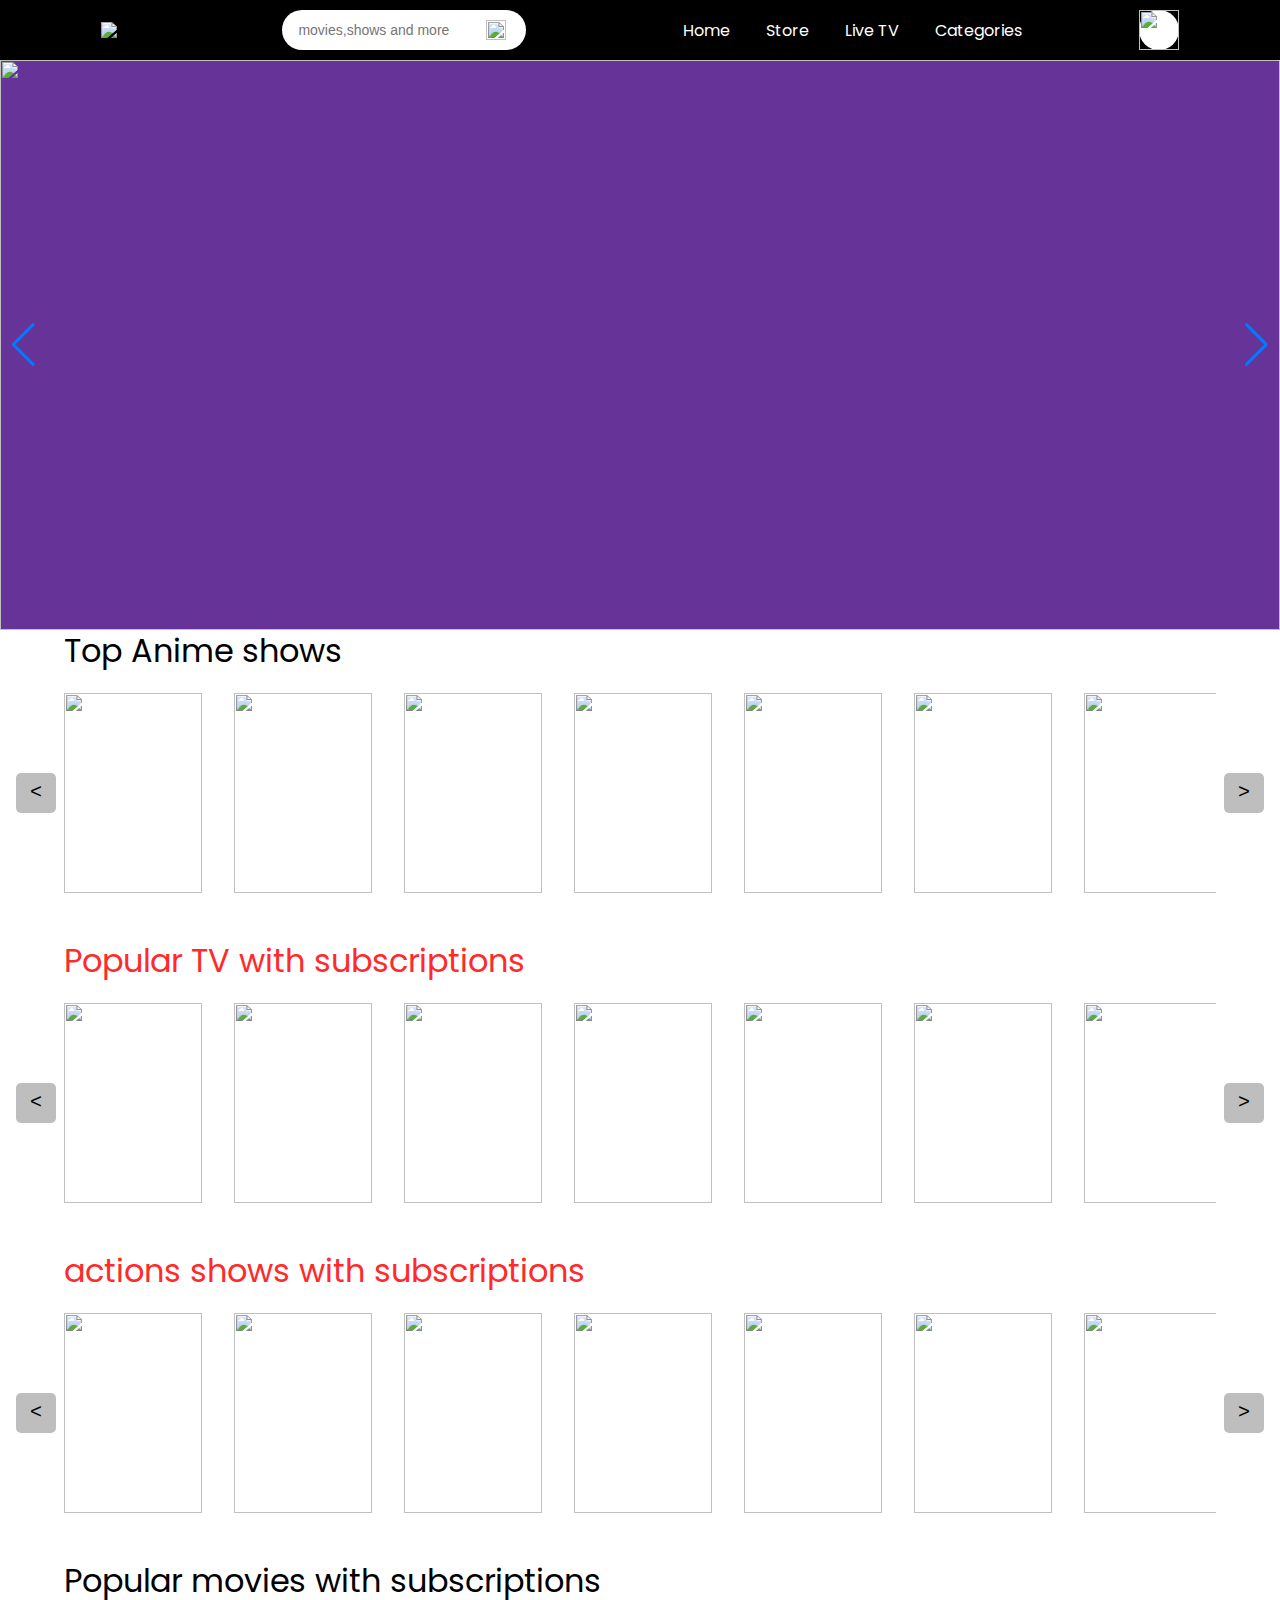
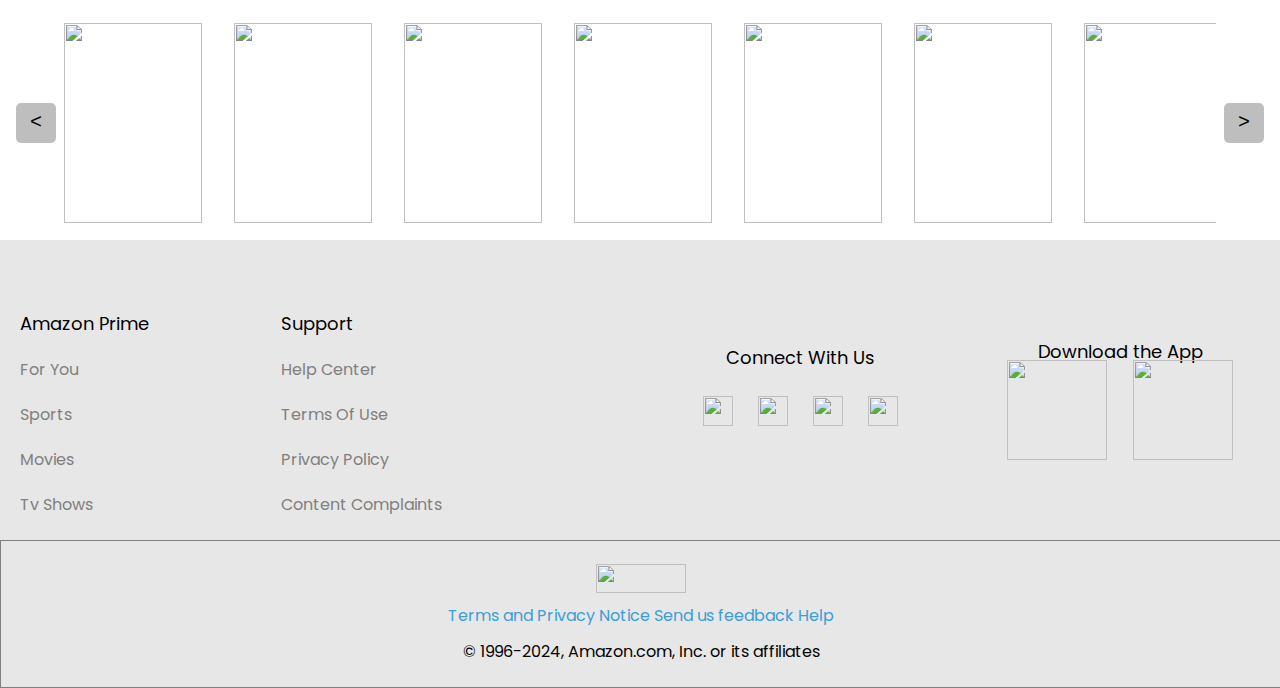
==== Anime.html @ 33910c09 "Add files via upload" ====
<!DOCTYPE html>
<html lang="en">

<head>
    <meta charset="UTF-8">
    <meta name="viewport" content="width=device-width, initial-scale=1.0">
    <title>Amazon Prime</title>
    <link rel="icon" type="images/png" href="images/logo.png">
    <link rel="stylesheet" href="Anime.css">
    <link
    rel="stylesheet"
    href="https://cdn.jsdelivr.net/npm/swiper@11/swiper-bundle.min.css"/>
    <style>
        @import url('https://fonts.googleapis.com/css2?family=Poppins:ital,wght@0,100;0,200;0,300;0,400;0,500;0,600;0,700;0,800;0,900;1,100;1,200;1,300;1,400;1,500;1,600;1,700;1,800;1,900&display=swap');
      </style>
</head>

<body>

    
   
        
    <header>
        
        <div class="logo"><img src="Images/logo.png"></div>
        <div class="leftdiv">
            <div class="row">
                <input id="input" type="text" placeholder="movies,shows and more">
                <div class="search"><img src="images/search.png"></div>
            </div>
        </div>
    
        <ul>
            <li>Home
                <div class="dropdown">
                    <ul>
                        <li><a style="text-decoration: none;color: white;" href="Home.html">All</a></li>
                        <li><a style="text-decoration: none;color: white;" href="Movies.html">Movies</a></li>
                        <li><a style="text-decoration: none;color: white;" href="TV Shows.html">TV Shows</a></li>
                    </ul>
                </div>
            </li>


            <li>Store
                <div class="dropdown2">
                    <ul>
                        <li>All</li>
                        <li>Rent</li>
                        <li>Channels</li>
                    </ul>
                </div>
            </li>

            <li>Live TV</li>


            <li>Categories
                <div class="dropdown3">
                    <ul>
                        <li>Action</li>
                        <li><a style="text-decoration: none;color: white;" href="Anime.html">Anime</a></li>
                        <li>Fantasy</li>
                        <li>Comedy</li>
                    </ul>
                </div>
            </li>
        </ul>



        <div class="login" onclick="abc()"><img src="images/login.png"></div>
            <div class="showprofile" id="showprofile">
                <div class="profile"><img src="images/login.png"></div>
                <div class="username">Amit Bhatt</div>
                <div class="profileline"></div>
                <div class="profile1">Edit profile<img src="images/edit.png"></div>
                <div class="profileline"></div>
                <div class="profile1">Setting<img src="images/setting.png"></div>
                <div class="profileline"></div>
                <div class="profile1">Log out<img src="images/logout.png"></div>
                
            </div>

           
    </header>


    <!-- navbar -->

    <div class="navmenu">
        <div class="login1" onclick="def()"><img src="images/login.png">
        </div>
        
        
        <div class="showprofile1" id="showprofile1">
            <div class="navprofile">
                <div class="profilee"><img src="images/login.png"></div>
                <div class="username1">Amit Bhatt</div>
                <div class="profileline"></div>
                <div class="profile2">Edit profile</div>
                <div class="profileline"></div>
                <div class="profile2">Setting</div>
                <div class="profileline"></div>
                <div class="profile2">Log out</div>
            </div>
        </div>
    </div>

    
    <nav>
         <div class="navbar">
          <div class="container nav-container">
              <input class="checkbox" type="checkbox" name="" id="">
              <div class="hamburger-lines">
                <span class="line line1"></span>
                <span class="line line2"></span>
                <span class="line line3"></span>
              </div>  
            
              <div class="menu-items">
                <div class="logo"><img src="Images/logo.png"></div>
                <li><a href="Home.html">Home</a></li>
                <li><a href="Movies.html">Movies</a></li>
                <li><a href="TV Shows.html">TV Shows</a></li>
                 <li><a href="Anime.html">Anime</a></li>
             
            </div>
          </div>
        </div>
      </nav>
<!-- navbar end -->

<div class="main1">
    <div class="swiper mySwiper">
        <div class="swiper-wrapper">
          <div class="swiper-slide"><img src="Images/218.jpg"></div>
          <div class="swiper-slide"><img src="Images/219.jpg"></div>
          <div class="swiper-slide"><img src="Images/220.jpg"></div>
          <div class="swiper-slide"><img src="Images/221.jpg"></div>
        </div>
        <div class="swiper-button-next"></div>
        <div class="swiper-button-prev"></div>
        
      </div>
</div>

   

    



    <div class="action">
        <div class="text1">Top Anime shows</div>
        
        <div class="action1">
            <div id="backbtn1"><</div>
            <div class="actionslide">
                <div class="image2"><img src="Images/222.jpg"></div>
                <div class="image2"><img src="Images/223.jpg"></div>
                <div class="image2"><img src="Images/224.jpg"></div>
                <div class="image2"><img src="Images/225.jpg"></div>
                <div class="image2"><img src="Images/226.jpg"></div>
                <div class="image2"><img src="Images/227.jpg"></div>
                <div class="image2"><img src="Images/228.jpg"></div>
                <div class="image2"><img src="Images/229.jpg"></div>
                <div class="image2"><img src="Images/230.jpeg"></div>
                <div class="image2"><img src="Images/231.jpeg"></div>
                <div class="image2"><img src="Images/232.jpeg"></div>
            </div>
            <div id="nextbtn1">></div>
        </div>
        </div>

        <div class="thriller">
            <div class="text2">Popular TV with subscriptions</div>
            
            <div class="thriller1">
                <div id="backbtn2"><</div>
                <div class="thrillerslide">
                    <div class="image3"><img src="Images/233.jpg">
                    </div>
                    <div class="image3"><img src="Images/234.jpg"></div>
                    <div class="image3"><img src="Images/235.jpg"></div>
                    <div class="image3"><img src="Images/236.jpg"></div>
                    <div class="image3"><img src="Images/239.jpg"></div>
                    <div class="image3"><img src="Images/240.jpg"></div>
                    <div class="image3"><img src="Images/241.jpg"></div>
                    <div class="image3"><img src="Images/242.jpg"></div>
                    <div class="image3"><img src="Images/243.jpg"></div>
                    <div class="image3"><img src="Images/244.jpeg"></div>
                    <div class="image3"><img src="Images/245.jpeg"></div>
                </div>
                <div id="nextbtn2">></div>
            </div>
            </div>

    <!-- <div class="thriller">
        <div class="text1">Thriller</div>
        <div id="backbtn2"><</div>
        <div class="thriller1">
            
            <div class="thrillerslide">
                <div class="image3"><img src="Images/20.jpg"></div>
                <div class="image3"><img src="Images/21.jpg"></div>
                <div class="image3"><img src="Images/22.jpg"></div>
                <div class="image3"><img src="Images/23.jpg"></div>
                <div class="image3"><img src="Images/23.jpg"></div>
                <div class="image3"><img src="Images/23.jpg"></div>
                <div class="image3"><img src="Images/23.jpg"></div>
                <div class="image3"><img src="Images/23.jpg"></div>
                <div class="image3"><img src="Images/23.jpg"></div>
                <div class="image3"><img src="Images/23.jpg"></div>
            </div>
            </div>
        <div id="nextbtn2">></div>
        </div> -->

        <div class="comedy">
            <div class="text3">actions shows with subscriptions</div>
            
            <div class="comedy1">
                <div id="backbtn3"><</div>
                <div class="comedyslide">
                    <div class="image4"><img src="Images/243.jpg">
                    </div>
                    <div class="image4"><img src="Images/244.jpeg"></div>
                    <div class="image4"><img src="Images/245.jpeg"></div>
                    <div class="image4"><img src="Images/246.jpeg"></div>
                    <div class="image4"><img src="Images/247.jpeg"></div>
                    <div class="image4"><img src="Images/248.jpg"></div>
                    <div class="image4"><img src="Images/249.jpeg"></div>
                    <div class="image4"><img src="Images/250.jpg"></div>
                    <div class="image4"><img src="Images/251.jpg"></div>
                    <div class="image4"><img src="Images/252.jpg"></div>
                    <div class="image4"><img src="Images/253.jpg"></div>
                </div>
                <div id="nextbtn3">></div>
            </div>
            </div>
        


            <div class="sci-fic">
                <div class="text1">Popular movies with subscriptions</div>
                
                <div class="sci-fic1">
                    <div id="backbtn4"><</div>
                    <div class="sci-ficslide">
                        <div class="image5"><img src="Images/254.jpg">
                        </div>
                        <div class="image5"><img src="Images/255.jpg"></div>
                        <div class="image5"><img src="Images/256.jpg"></div>
                        <div class="image5"><img src="Images/257.jpg"></div>
                        <div class="image5"><img src="Images/258.jpg"></div>
                        <div class="image5"><img src="Images/259.jpg"></div>
                        <div class="image5"><img src="Images/260.jpg"></div>
                        <div class="image5"><img src="Images/261.jpg"></div>
                        <div class="image5"><img src="Images/262.jpg"></div>
                        <div class="image5"><img src="Images/263.jpg"></div>
                        <div class="image5"><img src="Images/264.jpg"></div>
                    </div>
                    <div id="nextbtn4">></div>
                </div>
                </div>



               

    <div class="footer2">
        <div class="footerup">Amazon Prime</div>
        <div class="footerdown">Support</div>
        <div class="footerline"></div>
        
        <div class="logotext">Connect With Us</div>
        <div class="footer2logo">
           
            <img src="images/icon2.png">
            <img src="images/icon3.png">
            <img src="images/icon4.png">
            <img src="images/icon5.png">
        

        </div>
        <div class="footerline"></div>
        <div class="logotext">Download the App</div>
        <div class="icon">
            <img src="images/app (1).png">
        </div>
        
    </div>


    <div class="footer">
        <div class="footerleft">
            <div class="footerleft1">
                <div style="font-size: large;color: rgb(0, 0, 0);">Amazon Prime</div>
                <div>For You</div>
                <div>Sports</div>
                <div>Movies</div>
                <div>Tv Shows</div>
            </div>

            <div class="footerleft2">
                <div style="font-size: large;color: rgb(0, 0, 0);">Support</div>
                <div>Help Center</div>
                <div>Terms Of Use</div>
                <div>Privacy Policy</div>
                <div>Content Complaints</div>
            </div>
        </div>

        <div class="footerright">
            <div class="footerright1">
                <div class="logo1">
                    <div>Connect With Us</div>
                    <div><img src="images/icon2.png">
                        <img src="images/icon3.png">
                        <img src="images/icon4.png">
                        <img src="images/icon5.png">
                    </div>

                </div>
            </div>


            <div class="footerright2">

                <div class="app">
                    <div>Download the App</div>
                    <div class="appicon"> <img src="images/app (1).png">
                        <img src="images/app (1).png">
                    </div>
                </div>
            </div>


        </div>
    </div>

    <div class="footerend">
        <div class="innerfooterend">
            <div class="footerlogo"><img src="Images/logo1.png"></div>
            <div class="innerfooter">Terms and Privacy Notice Send us feedback Help</div>
            <div>© 1996-2024, Amazon.com, Inc. or its affiliates</div>
        </div>
    </div>

</div>



<script src="https://cdn.jsdelivr.net/npm/swiper@11/swiper-bundle.min.js"></script>
    <script src="Anime.js"></script>


</body>

</html>
---- Anime.css ----
@import url('https://fonts.googleapis.com/css2?family=Poppins:ital,wght@0,100;0,200;0,300;0,400;0,500;0,600;0,700;0,800;0,900;1,100;1,200;1,300;1,400;1,500;1,600;1,700;1,800;1,900&display=swap');

body {
    margin: 0;
    padding: 0;
    font-family: "poppins";
}




header {
    width: 100%;
    height: 60px;
    background-color: rgb(0 0 0);
    display: flex;
    justify-content: space-evenly;
    align-items: center;
    position: sticky;
    top: 0;
    z-index: 9;
}



.logo {
    width: 80px;
    height: 50px;
    display: flex;
    justify-content: center;
    align-items: center;
    cursor: pointer;

}

.logo img {
    width: 90px;
    margin-left: 0;
}




.leftdiv {
    width: 19%;
    height: 40px;
    display: flex;
    justify-content: center;
    align-items: center;
    background-color: rgb(255, 255, 255);
    border-radius: 40px;
    cursor: pointer;
}

.row{
    display: flex;
    align-items: center;
    padding: 10px 20px;
   
}
input{flex: 1;
    height: 40px;
    background-color: transparent;
    border: 0;
    outline: 0;
    font-size: 14px;
    color: #333;   
}

.search {
    width: 30px;
    height: 30px;
    display: flex;
    justify-content: center;
    align-items: center;
}


.search img{
    width: 20px;
    height: 20px;
}

.search:hover{border-radius: 20px;
    background-color: #adadad63;
}



ul {
    list-style: none;

    color: white;
}

ul li {
    display: inline-block;
    padding: 16px;
   


}

ul li:hover {
    background-color: rgb(105, 105, 105);
    color: rgb(255, 255, 255);
    cursor: pointer;
}


.dropdown {
    display: none;
}

ul li:hover .dropdown {
    display: block;
    position: absolute;
    z-index: +1;
    margin-left: -16px;
    margin-top: 16px;
    z-index: 8;
    

}

.dropdown ul {
    margin: 0;
    padding: 0;
    background-color: black;

}

.dropdown ul li {
    display: block;
    

}

.dropdown2 {
    display: none;
}

ul li:hover .dropdown2 {
    display: block;
    position: absolute;
    z-index: +1;
    margin-left: -16px;
    margin-top: 16px;
    z-index: 8;

}

.dropdown2 ul {
    margin: 0;
    padding: 0;
    background-color: black;

}

.dropdown2 ul li {
    display: block;

}

.dropdown3 {
    display: none;
}

ul li:hover .dropdown3 {
    display: block;
    position: absolute;
    z-index: +1;
    margin-left: -16px;
    margin-top: 16px;
    z-index: 8;

}

.dropdown3 ul {
    margin: 0;
    padding: 0;
    background-color: black;

}

.dropdown3 ul li {
    display: block;

}

.login {
    width: 40px;
    height: 40px;
    border-radius: 40px;
    background-color: rgb(255, 255, 255);
    cursor: pointer;
}

.login img{
    width: 40px;
    height: 40px;
    
}


.dropdown4 {
    display: none;
}

.login:hover .dropdown4 {width: 100px;
    height:100px;
    background-color: rgb(0, 0, 0);
    color: white;
    z-index: +1;
    margin-left: -20px;
    display: flex;
    justify-content: center;
    align-items: center;
    flex-direction: column;
    position: absolute;
    z-index: 8;
    
}

.profile,.singout{
    margin: 7px;
    font-size: 20px;
    z-index: 1;
  
}



/* navbar */


.navbar{
    display: none;
}

.line {
    width: 100%;
    height: 1px;
    background-color: rgb(139, 139, 139);
}

/* main1 start */

.main1 {
    width: 100%;
    height: 540px;   
}

.swiper {
    width: 100%;
    height: 570px;
    background-color: rebeccapurple;
  }

  .swiper-slide img{
    width: 100%;
    height: 100%;
  }

  /* dropdown profile */

.navmenu{
    display: none;
}

.showprofile{
    width: 250px;
    height: 40vh;
    background-color: rgba(4, 62, 80, 0.815);
    z-index: 7;
    position: absolute;
    top: 61px;
    right: 0px;
    max-height: 0;
    overflow: hidden;
    transition: max-height 0.5s;
    display: flex;
    justify-content: space-evenly;
    align-items: center;
    flex-direction: column; 
    color: white;
}

.showprofile.open-menu{
    max-height: 60vh;
}

.profile{
    width: 50px;
    height: 50px;
    background-color: white;
    border-radius: 50px;
    margin-top: 0px;
    cursor: pointer;
    overflow: hidden;
    
    
}

.profile img{
    width: 100%;
    height: 100%;
}


.username{
    font-size: 15px;
    color: white;
    cursor: pointer;
}



.profile1{width: 140px;
    height: 50px;
    display: flex;
    font-size: 12px;
    justify-content: space-evenly;
    align-items: center;
    text-align: center;
    cursor: pointer; 
}

.profile1 img{width: 20px;
            height: 20px;
}

.profileline{
    width: 90%;
    height: 1px;
    background-color: grey;
}

.username:hover{
  color: #929292;
  transition: 0.5s;
}

.profile1:hover{
    color: #929292;
    transition: 0.5s;
}


/* #backbtn {
    width: 40px;
    height: 40px;
    cursor: pointer;
    background-color: rgba(255, 255, 255, 0.692);
    border: none;
    font-family: monospace;
    border-radius: 5px;
    font-size: x-large;
    color: #000000;
    transition: .5s;
    position: absolute;
    left: 16px;
    z-index: 1;

}

#nextbtn {
    width: 40px;
    height: 40px;
    cursor: pointer;
    background-color: rgba(255, 255, 255, 0.692);
    border: none;
    font-family: monospace;
    border-radius: 5px;
    font-size: x-large;
    color: #000000;
    transition: .5s;
    position: absolute;
    right: 16px;


}

#backbtn:hover {
    background-color: rgba(201, 201, 201, 0.333);
    color: black;
}

#nextbtn:hover {
    background-color: rgba(201, 201, 201, 0.333);
    color: black;
} */



/* action section */

.action {
    width: 100%;
    height: 300px;
    display: flex;
    justify-content: space-evenly;
    align-items: center;
    background-color: rgb(255, 255, 255);
    flex-direction: column;
    margin-top: 10px;
}



.action1 {
    width: 90%;
    height: 200px;
    display: flex;
    justify-content: space-between;
    align-items: center;
    overflow: hidden;
}

.actionslide {
    width: 1000%;
    height: 200px;
    display: flex;
    justify-content: space-between;
    align-items: center;   
}

.image2 img {
    width: 90%;
    height: 100%;
    
}

.image2 {
    width: 170px;
    height: 200px;
    cursor: pointer;   
}


#backbtn1 {
    width: 40px;
    height: 40px;
    cursor: pointer;
    background-color: rgba(73, 73, 73, 0.356);
    border: none;
    font-family: monospace;
    border-radius: 5px;
    font-size: x-large;
    color: #000000;
    transition: .5s;
    position: absolute;
    left: 16px;
    z-index: 1;
    justify-content: center;
    display: flex;
    align-items: center;
    

}

#nextbtn1 {
    width: 40px;
    height: 40px;
    cursor: pointer;
    background-color: rgba(73, 73, 73, 0.356);
    border: none;
    font-family: monospace;
    border-radius: 5px;
    font-size: x-large;
    color: #000000;
    transition: .5s;
    position: absolute;
    right: 16px;
    justify-content: center;
    display: flex;
    align-items: center;

}

#backbtn1:hover {
    background-color: rgba(0, 0, 0, 0.747);
    color: rgb(255, 255, 255);
}

#nextbtn1:hover {
    background-color: rgba(0, 0, 0, 0.747);
    color: rgb(255, 255, 255);
}



/* thriller section */

.thriller {
    width: 100%;
    height: 300px;
    display: flex;
    justify-content: space-evenly;
    align-items: center;
    background-color: rgb(255, 255, 255);
    flex-direction: column;
    margin-top: 10px;

}

.text1 {
    width: 90%;
    color: rgb(0, 0, 0);
    font-size: 2rem;
}

.thriller1 {
    width: 90%;
    height: 200px;
    display: flex;
    justify-content: space-between;
    align-items: center;
    overflow: hidden;
}

.text2{
    width: 90%;
    color: rgb(255, 42, 42);
    font-size: 2rem;
}

.thrillerslide {
    width: 1000%;
    height: 200px;
    display: flex;
    justify-content: space-between;
    align-items: center;
    transition: transform 0.5s;

}

.image3 img {
    width: 90%;
    height: 100%;
   
}

.image3 {
    width: 170px;
    height: 200px;
    cursor: pointer;

}






#backbtn2 {
    width: 40px;
    height: 40px;
    cursor: pointer;
    background-color: rgba(73, 73, 73, 0.356);
    border: none;
    font-family: monospace;
    border-radius: 5px;
    font-size: x-large;
    color: #000000;
    transition: .5s;
    position: absolute;
    left: 16px;
    z-index: 1;
    justify-content: center;
    display: flex;
    align-items: center;
    

}

#nextbtn2 {
    width: 40px;
    height: 40px;
    cursor: pointer;
    background-color: rgba(73, 73, 73, 0.356);
    border: none;
    font-family: monospace;
    border-radius: 5px;
    font-size: x-large;
    color: #000000;
    transition: .5s;
    position: absolute;
    right: 16px;
    justify-content: center;
    display: flex;
    align-items: center;

}

#backbtn2:hover {
    background-color: rgba(0, 0, 0, 0.747);
    color: rgb(255, 255, 255);
}

#nextbtn2:hover {
    background-color: rgba(0, 0, 0, 0.747);
    color: rgb(255, 255, 255);
}

/* comedy section */
.comedy {
    width: 100%;
    height: 300px;
    display: flex;
    justify-content: space-evenly;
    align-items: center;
    background-color: rgb(255, 255, 255);
    flex-direction: column;
    margin-top: 10px;

}





.comedy1 {
    width: 90%;
    height: 200px;
    display: flex;
    justify-content: space-between;
    align-items: center;
    overflow: hidden;
}

.text3{
    width: 90%;
    color: rgb(255, 42, 42);
    font-size: 2rem;
}

    
.comedyslide {
    width: 1000%;
    height: 200px;
    display: flex;
    justify-content: space-between;
    align-items: center;
    transition: transform 0.5s;

}



.image4 {
    width: 170px;
    height: 200px;
    cursor: pointer;

}

.image4 img {
    width: 90%;
    height: 100%;
    
}





#backbtn3 {
    width: 40px;
    height: 40px;
    cursor: pointer;
    background-color: rgba(73, 73, 73, 0.356);
    border: none;
    font-family: monospace;
    border-radius: 5px;
    font-size: x-large;
    color: #000000;
    transition: .5s;
    position: absolute;
    left: 16px;
    z-index: 1;
    justify-content: center;
    display: flex;
    align-items: center;
    

}

#nextbtn3 {
    width: 40px;
    height: 40px;
    cursor: pointer;
    background-color: rgba(73, 73, 73, 0.356);
    border: none;
    font-family: monospace;
    border-radius: 5px;
    font-size: x-large;
    color: #000000;
    transition: .5s;
    position: absolute;
    right: 16px;
    justify-content: center;
    display: flex;
    align-items: center;

}

#backbtn3:hover {
    background-color: rgba(0, 0, 0, 0.747);
    color: rgb(255, 255, 255);
}

#nextbtn3:hover {
    background-color: rgba(0, 0, 0, 0.747);
    color: rgb(255, 255, 255);
}


/* .comedy {
    width: 100%;
    height: 300px;
    display: flex;
    justify-content: space-evenly;
    align-items: center;
    flex-direction: column;
    margin-top: 10px;

}

#backbtn2 {
    width: 40px;
    height: 40px;
    cursor: pointer;
    background-color: rgba(255, 255, 255, 0.692);
    border: none;
    font-family: monospace;
    border-radius: 5px;
    font-size: x-large;
    color: #000000;
    transition: .5s;
    position: absolute;
    left: 16px;
    z-index: 1;
    justify-content: center;
    display: flex;
    align-items: center;
    

}

#nextbtn2 {
    width: 40px;
    height: 40px;
    cursor: pointer;
    background-color: rgba(255, 255, 255, 0.692);
    border: none;
    font-family: monospace;
    border-radius: 5px;
    font-size: x-large;
    color: #000000;
    transition: .5s;
    position: absolute;
    right: 16px;
    justify-content: center;
    display: flex;
    align-items: center;

}

#backbtn2:hover {
    background-color: rgba(201, 201, 201, 0.333);
    color: black;
}

#nextbtn2:hover {
    background-color: rgba(201, 201, 201, 0.333);
    color: black;
} */


/* comedy section */


/* sci-fic */

.sci-fic {
    width: 100%;
    height: 300px;
    display: flex;
    justify-content: space-evenly;
    align-items: center;
    background-color: rgb(255, 255, 255);
    flex-direction: column;
    margin-top: 10px;

}



.sci-fic1 {
    width: 90%;
    height: 200px;
    display: flex;
    justify-content: space-between;
    align-items: center;
    overflow: hidden;
}


    
.sci-ficslide {
    width: 1000%;
    height: 200px;
    display: flex;
    justify-content: space-between;
    align-items: center;
    transition: transform 0.5s;

}

.image5 img {
    width: 90%;
    height: 100%;
    transition: transform 0.5s;
}

.image5 {
    width: 170px;
    height: 200px;
    cursor: pointer;

}




#backbtn4 {
    width: 40px;
    height: 40px;
    cursor: pointer;
    background-color: rgba(73, 73, 73, 0.356);
    border: none;
    font-family: monospace;
    border-radius: 5px;
    font-size: x-large;
    color: #000000;
    transition: .5s;
    position: absolute;
    left: 16px;
    z-index: 1;
    justify-content: center;
    display: flex;
    align-items: center;
    

}

#nextbtn4 {
    width: 40px;
    height: 40px;
    cursor: pointer;
    background-color: rgba(73, 73, 73, 0.356);
    border: none;
    font-family: monospace;
    border-radius: 5px;
    font-size: x-large;
    color: #000000;
    transition: .5s;
    position: absolute;
    right: 16px;
    justify-content: center;
    display: flex;
    align-items: center;

}

#backbtn4:hover {
    background-color: rgba(0, 0, 0, 0.747);
    color: rgb(255, 255, 255);
}

#nextbtn4:hover {
    background-color: rgba(0, 0, 0, 0.747);
    color: rgb(255, 255, 255);
}

/* horror */



/* footer */

.footer {
    width: 100%;
    height: 300px;
    display: flex;
    justify-content: space-between;
    align-items: center;
    background-color: rgb(231, 231, 231);
}


.footerleft {
    width: 40%;
    height: 300px;
    display: flex;
    justify-content: space-between;
    align-items: center;

}

.footerleft1 {
    width: 49%;
    height: 200px;
    color: grey;
    

}

.footerleft1 div {
    margin: 20px;
    cursor: pointer;
}


.footerleft2 {
    width: 49%;
    height: 200px;
    color: grey;
    

}

.footerleft2 div {
    margin: 20px;
    cursor: pointer;
}


/* footerright */

.footerright {
    width: 50%;
    height: 300px;
    background-color: rgb(231, 231, 231);
    display: flex;
    justify-content: space-between;
    align-items: center;

}

.footerright1 {
    width: 50%;
    height: 300px;
    display: flex;
    justify-content: space-evenly;
    align-items: center;


}

.logo1 {
    width: 100%;
    height: 120px;
    display: flex;
    justify-content: space-evenly;
    align-items: center;
    flex-direction: column;
    font-size: large;
}

.logo1 img {
    width: 30px;
    height: 30px;
    margin: 10px;

}

.footerright2 {
    width: 50%;
    height: 300px;
    display: flex;
    justify-content: center;
    align-items: center;
}

.app {
    width: 100%;
    height: 240px;
    margin-top: 12px;
    font-size: large;
    display: flex;
    justify-content: center;
    align-items: center;
    flex-direction: column;
}

.appicon{width: 100%;
    height: 90px;
    display: flex;
    justify-content: space-evenly;
    align-items: center;
}


.footerright2 img {
    width: 100px;
    height: 100px;
    margin: 0px -20px;
}

/* footerend */


.footerend {
    width: 100%;
    height: 146px;
    color: rgb(3, 3, 3);
    background-color: rgb(231, 231, 231);
    border: 1px solid grey;
    display: flex;
    justify-content: center;
    align-items: center;

}

.innerfooterend {
    width: 100%;
    height: 100px;
    display: flex;
    align-items: center;
    justify-content: space-evenly;
    flex-direction: column;

}

.innerfooter {
    width: 100%;
    height: 146px;
    color: rgb(58, 158, 216);
    display: flex;
    align-items: center;
    text-align: center;
    justify-content: center;

}

.footerlogo {
    width: 90px;
    height: 90px;
    display: flex;
    justify-content: center;
    align-items: center;
    cursor: pointer;

}

.footerlogo img {
    width: 100%;
    height: 100%;
    margin-left: 0;
}

.footer2{
    display: none;
}


@media only screen and (max-width: 768px){

    .logo img {
        width: 70px;
        height: 70px;
        margin-left: 0;
        transition: 0.5s;
    }

   
    .leftdiv {
        width: 167px;
        height: 40px;
        display: flex;
        justify-content: center;
        align-items: center;
        background-color: rgb(255, 255, 255);
        border-radius: 40px;
        cursor: pointer;
    }

    .row {
        width: 166px;
        display: flex;
        align-items: center;
        padding: 10px 20px;
    }

    input {
        flex: 1;
        width: 107px;
        height: 40px;
        background-color: transparent;
        border: 0;
        outline: 0;
        font-size: 10px;
        color: #333;
    }

    .search img {
        width: 14px;
        height: 14px;
    }

    ul li {
        display: inline-block;
        padding: 10px;
    }

     /* dropdown ul */


     ul li {
        padding: 19px 10px;
    }

    .dropdown {
    display: none;
}

    ul li:hover .dropdown {
    display: block;
    position: absolute;
    z-index: +1;
    margin-left: -10px;
    margin-top: 16px;
    z-index: 8;
    background-color: #949496;
    
}

ul li:hover .dropdown2 {
    display: block;
    position: absolute;
    z-index: +1;
    margin-left: -10px;
    margin-top: 16px;
    z-index: 8;
    background-color: #949496;
    
}

ul li:hover .dropdown3 {
    width: 108.2px;
    display: block;
    position: absolute;
    z-index: +1;
    margin-left: -9.7px;
    margin-top: 16px;
    z-index: 8;
    background-color: #949496;
    
}

/* dropdown ul end */


    /* dropdownprofile */

    
    .showprofile {
        width: 200px;
        height: 40vh;
        background-color: rgba(4, 62, 80, 0.815);
        z-index: 7;
        position: absolute;
        top: 61px;
        right: 0px;
        max-height: 0;
        overflow: hidden;
        transition: max-height 0.5s;
        display: flex;
        justify-content: space-evenly;
        align-items: center;
        flex-direction: column;
        color: white;
    }


    /* main1 */

    .main1 {
        width: 100%;
        height: 410px;
    }
    
    
    .swiper {
        width: 100%;
        height: 410px;
        overflow: hidden;
    }   

    .swiper-button-next:after{
        display: none;
    }

    .swiper-button-prev:after{
        display: none;
    }


    /* action */

    .action {
        width: 100%;
        height: 250px;
        display: flex;
        justify-content: space-evenly;
        align-items: center;
        background-color: rgb(255, 255, 255);
        flex-direction: column;
        margin-top: 20px;
    }

    .text1 {
        width: 90%;
        color: rgb(0, 0, 0);
        font-size: 1rem;
        
    }

    .thriller {
        width: 100%;
        height: 250px;
        display: flex;
        justify-content: space-evenly;
        align-items: center;
        background-color: rgb(255, 255, 255);
        flex-direction: column;
        margin-top: 10px;
    }

    .text2 {
        width: 90%;
        color: rgb(0, 0, 0);
        font-size: 1.5rem;
       
    }

    .comedy {
        width: 100%;
        height: 250px;
        display: flex;
        justify-content: space-evenly;
        align-items: center;
        background-color: rgb(255, 255, 255);
        flex-direction: column;
        margin-top: 10px;
    }

    .text3 {
        width: 90%;
        color: rgb(0, 0, 0);
        font-size: 1rem;
       
    }

    .sci-fic {
        width: 100%;
        height: 250px;
        display: flex;
        justify-content: space-evenly;
        align-items: center;
        background-color: rgb(255, 255, 255);
        flex-direction: column;
        margin-top: 10px;
    }

 

   

    
.main3 {
    width: 100%;
    height: 340px;
}



.inner1main2 {
    width: 100%;
    height: 224px;
    display: flex;
    justify-content: space-evenly;
    align-items: center;
}

.image1 {
    width: 47%;
    height: 220px;
}
.image1 img {
    width: 100%;
    height: 100%;
    cursor: pointer;
}

/* main4 */

.main4 {
    width: 100%;
    height: 339px;
    background-color: #000000;
    justify-content: space-evenly;
    align-items: center;
    display: flex;
}




/* footer */

.footer {
    width: 100%;
    height: 281px;
    display: flex;
    justify-content: space-between;
    align-items: center;
    background-color: rgb(231, 231, 231);
}


.footerleft1 {
    width: 49%;
    height: 257px;
    color: grey;
}

.footerleft2 {
    width: 49%;
    height: 257px;
    color: grey;
}

.footerright {
    width: 50%;
    height: 230px;
    background-color: rgb(231, 231, 231);
    display: flex;
    justify-content: space-between;
    align-items: center;
    margin-bottom: 10px;
}

.logo1 {
    width: 100%;
    height: 75px;
    display: flex;
    justify-content: space-evenly;
    align-items: center;
    flex-direction: column;
    font-size: large;
}

.logo1 img {
    width: 24px;
    height: 24px;
    margin: 20px 5px;
}

.footerright2 img {
    width: 81px;
    height: 88px;
    margin: 0 0;
}



.app {
    width: 100%;
    height: 240px;
    margin-top: 12px;
    font-size: large;
    display: flex;
    justify-content: center;
    align-items: center;
    flex-direction: column;
}

.innerfooter {
    font-size: small;
    width: 100%;
    height: 139px;
    color: rgb(58, 158, 216);
    display: flex;
    align-items: center;
    text-align: center;
    justify-content: center;
    font-size: small;
}

}



@media only screen and (max-width: 640px){
    
    

    /* nav button */

    .navmenu{width: 100%;
        height: 45px;
        position: fixed;
        z-index: 8;
        display: block;
        background-color: #ffffff;
    
}

.navmenu{
    display: block;
}

.nav{
    width: 100%;
    height: 32px;
    background-color: aquamarine;
    
}

      .navbar {
        width: 40%;
        height: 32px;
        position: fixed;
        display: block;
        top: 1px;
        z-index: 8;
        
      }
      
      .nav-container {
        display: flex;
        justify-content: space-between;
        align-items: center;
        height: 62px;
      }
      
      .navbar .menu-items {
        display: flex;
      }
      
      .navbar .nav-container li {
        list-style: none;
      }
      
      .navbar .nav-container a {width: 40%;
        height: 70px;
        text-decoration: none;
        color: #0e2431;
        font-weight: 500;
        font-size: 1.2rem;
        padding: 0.7rem;
      }
      
      .navbar .nav-container a:hover{
          font-weight: bolder;
      }
      
      .nav-container {
        display: block;
        position: relative;
        height: 60px;
      }
      
      .nav-container .checkbox {
        position: absolute;
        display: block;
        height: 32px;
        width: 32px;
        top: 0px;
        left: 10px;
        z-index: 5;
        opacity: 0;
        cursor: pointer;
      }
      
      .nav-container .hamburger-lines {
        height: 20px;
        width: 28px;
        position: absolute;
        top: 10px;
        left: 16px;
        z-index: 2;
        display: flex;
        flex-direction: column;
        justify-content: space-between;
    }
      
      
      .nav-container .hamburger-lines .line {
        display: block;
        height: 2px;
        width: 100%;
        border-radius: 10px;
        background: #0e2431;
      }
      
      .nav-container .hamburger-lines .line1 {
        transform-origin: 0% 0%;
        transition: transform 0.4s ease-in-out;
        background-color: rgb(0, 0, 0);
      }
      
      .nav-container .hamburger-lines .line2 {
        transition: transform 0.2s ease-in-out;
        background-color: rgb(0, 0, 0);
      }
      
      .nav-container .hamburger-lines .line3 {
        transform-origin: 0% 100%;
        transition: transform 0.4s ease-in-out;
        background-color: rgb(2, 2, 2);
      }
      
      .navbar .menu-items {
        padding-top: 120px;
        height: 100vh;
        width: 100%;
        transform: translate(-150%);
        display: flex;
        flex-direction: column;
        margin-left: -40px;
        padding-left: 50px;
        transition: transform 0.5s ease-in-out;
        text-align: center;
        background-color: #0e2431;
        
      }
      
      .navbar .menu-items li {
        margin-bottom: 1.2rem;
        font-size: 1.5rem;
        font-weight: 500;
        align-items: center;
        display: flex;
      }
      .navbar .menu-items li a{
      color: white;
        
      }
      
      .logos {
        position: absolute;
        top: 5px;
        right: 15px;
        font-size: 1.2rem;
        color: #0e2431;
      }
      
      .nav-container input[type="checkbox"]:checked ~ .menu-items {
        transform: translateX(0);
      }
      
      .nav-container input[type="checkbox"]:checked ~ .hamburger-lines .line1 {
        transform: rotate(45deg);
      }
      
      .nav-container input[type="checkbox"]:checked ~ .hamburger-lines .line2 {
        transform: scaleY(0);
      }
      
      .nav-container input[type="checkbox"]:checked ~ .hamburger-lines .line3 {
        transform: rotate(-45deg);
      }
      
      .nav-container input[type="checkbox"]:checked ~ .logo{
        display: none;
      }

    
    
    .navbar .nav-container a {
        width: 40%;
        height: 36px;
        text-decoration: none;
        color: #0e2431;
        font-weight: 500;
        font-size: 1.2rem;
        padding: 0.7rem;
        margin-left: 20px;
    }
    
    .logo {
        width: 92px;
        height: 67px;
        margin-left: 20px;
        margin-bottom: 19px;
        margin-top: -84px;
        display: flex;
        justify-content: center;
        align-items: center;
        cursor: pointer;
    }

     /* dropdown profile */

 

     .login1{
        width: 45px;
        height: 45px;
        position: absolute;
        right: 0;
        border-radius: 45px;
        background-color: rgb(207, 207, 207);
        z-index: 8;
    }

    .login1 img{
        width: 100%;
        height: 100%;
    }

    .showprofile1{
        width: 100%;
        height: 100vh;
        background-color: #1b303ced;
        z-index: 7;
        position: absolute;
        top: 45px;
        right: 0%;
        max-width: 0;
        overflow: hidden;
        transition: max-width 0.5s;
        display: flex;
        justify-content: space-evenly;
        align-items: center;
        flex-direction: column; 
       ;
    }
    
    .showprofile1.open-menu1{
        max-width: 100%;
    }

    .navprofile{
        width: 100%;
        height: 90vh;
        
        display: flex;
        justify-content: space-evenly;
        align-items: center;
        flex-direction: column;
        /* background-color: #8f8f8f; */
    }
    
    .profilee{
        width: 100px;
        height: 100px;
        
        background-color: white;
        border-radius: 100px;
        margin-top: 0px;
        cursor: pointer;
        overflow: hidden;
        
        
    }
    
    .profilee img{
        width: 100%;
        height: 100%;
    }
    
    
    .username1{
        font-size: 2rem;
        color: rgb(255, 255, 255);
        cursor: pointer;
    }
    

    
    .profile2{width: 140px;
        height: 50px;
        color: rgb(255, 255, 255);
        font-size: 1.5rem;
        display: flex;
        justify-content: space-evenly;
        align-items: center;
        text-align: center;
        cursor: pointer; 
    }
    
    .profile2 img{width: 30px;
                height: 30px;
    }
    
    /* .profileline{
        width: 90%;
        height: 1px;
        background-color: grey;
    } */
    
    .username1:hover{
      color: #929292;
      transition: 0.5s;
    }
    
    .profile2:hover{
        color: #929292;
        transition: 0.5s;
    }

    /* nav dropdown menu closed */


    /* navbar end */

      
      
    
    
      /* button div */
/* 
      #backbtn, #nextbtn,
      #backbtn1, #nextbtn1,
      #backbtn2, #nextbtn2,
      #backbtn3, #nextbtn3,
      #backbtn4, #nextbtn4,
      #backbtn5, #nextbtn5{
        display: none;
      } */
      
    header{
        display: none;
    }



    .main1 {
        width: 100%; 
        height: 333px;
    }

    .swiper {top: 44px;
        margin-left: auto;
        margin-right: auto;
        position: relative;
        overflow: hidden;
        list-style: none;
        padding: 0;
        z-index: 1;
        height: 333px;
        display: block;
    }

    .swiper-button-next:after{
        display: none;
    }

    .swiper-button-prev:after{
        display: none;
    }


    
    .text1 {
        width: 90%;
        color: rgb(0, 0, 0);
        font-size: large;
        
    }

    .action {
        width: 100%;
        height: 250px;
        display: flex;
        justify-content: space-evenly;
        align-items: center;
        background-color: rgb(255, 255, 255);
        flex-direction: column;
        margin-top: 50px;
    }

    #backbtn1 {
        width: 30px;
        height: 30px;
        cursor: pointer;
        background-color: rgba(34, 34, 34, 0.96);
        border: none;
        font-family: monospace;
        border-radius: 5px;
        font-size: x-large;
        color: #ffffff;
        transition: .5s;
        position: absolute;
        left: 24px;
        z-index: 1;
        justify-content: center;
        display: flex;
        align-items: center;
    }

    #nextbtn1 {
        width: 30px;
        height: 30px;
        cursor: pointer;
        background-color: rgba(34, 34, 34, 0.96);
        border: none;
        font-family: monospace;
        border-radius: 5px;
        font-size: x-large;
        color: #ffffff;
        transition: .5s;
        position: absolute;
        right: 27px;
        z-index: 1;
        justify-content: center;
        display: flex;
        align-items: center;
    }

    .thriller {
        width: 100%;
        height: 250px;
        display: flex;
        justify-content: space-evenly;
        align-items: center;
        background-color: rgb(255, 255, 255);
        flex-direction: column;
        margin-top: 10px;
    }

    #backbtn2 {
        width: 30px;
        height: 30px;
        cursor: pointer;
        background-color: rgba(34, 34, 34, 0.96);
        border: none;
        font-family: monospace;
        border-radius: 5px;
        font-size: x-large;
        color: #ffffff;
        transition: .5s;
        position: absolute;
        left: 24px;
        z-index: 1;
        justify-content: center;
        display: flex;
        align-items: center;
    }

    #nextbtn2 {
        width: 30px;
        height: 30px;
        cursor: pointer;
        background-color: rgba(34, 34, 34, 0.96);
        border: none;
        font-family: monospace;
        border-radius: 5px;
        font-size: x-large;
        color: #ffffff;
        transition: .5s;
        position: absolute;
        right: 27px;
        z-index: 1;
        justify-content: center;
        display: flex;
        align-items: center;
    }

    .text2 {
        width: 90%;
        color: black;
        font-size: large;
    }
   
    .comedy {
        width: 100%;
        height: 250px;
        display: flex;
        justify-content: space-evenly;
        align-items: center;
        background-color: rgb(255, 255, 255);
        flex-direction: column;
        margin-top: 10px;
    }

    #backbtn3 {
        width: 30px;
        height: 30px;
        cursor: pointer;
        background-color: rgba(34, 34, 34, 0.96);
        border: none;
        font-family: monospace;
        border-radius: 5px;
        font-size: x-large;
        color: #ffffff;
        transition: .5s;
        position: absolute;
        left: 24px;
        z-index: 1;
        justify-content: center;
        display: flex;
        align-items: center;
    }

    #nextbtn3 {
        width: 30px;
        height: 30px;
        cursor: pointer;
        background-color: rgba(34, 34, 34, 0.96);
        border: none;
        font-family: monospace;
        border-radius: 5px;
        font-size: x-large;
        color: #ffffff;
        transition: .5s;
        position: absolute;
        right: 27px;
        z-index: 1;
        justify-content: center;
        display: flex;
        align-items: center;
    }

    .text3{
        width: 90%;
        color: black;
        font-size: large;
    }
    
    .sci-fic {
        width: 100%;
        height: 250px;
        display: flex;
        justify-content: space-evenly;
        align-items: center;
        background-color: rgb(255, 255, 255);
        flex-direction: column;
        margin-top: 10px;
    }

    #backbtn4 {
        width: 30px;
        height: 30px;
        cursor: pointer;
        background-color: rgba(34, 34, 34, 0.96);
        border: none;
        font-family: monospace;
        border-radius: 5px;
        font-size: x-large;
        color: #ffffff;
        transition: .5s;
        position: absolute;
        left: 24px;
        z-index: 1;
        justify-content: center;
        display: flex;
        align-items: center;
    }

    #nextbtn4 {
        width: 30px;
        height: 30px;
        cursor: pointer;
        background-color: rgba(34, 34, 34, 0.96);
        border: none;
        font-family: monospace;
        border-radius: 5px;
        font-size: x-large;
        color: #ffffff;
        transition: .5s;
        position: absolute;
        right: 27px;
        z-index: 1;
        justify-content: center;
        display: flex;
        align-items: center;
    }
    
    
    
    

    /* footer */
    .footer{
        display: none;
    }


    .footer2 {
        width: 100%;
        height: 430px;
        background-color: #ffffff;
        justify-content: space-evenly;
        align-items: center;
        display: flex;
        color: rgb(0, 0, 0);
        flex-direction: column;
    }



    .footerup {
        width: 90%;
        height: 4px;
        /* background-color: white; */
        font-size: 1.5rem;
        
        /* justify-content: center; */
        align-items: center;
        align-items: center;
    }


    .footerdown {
        width: 90%;
        height: 9px;
        
        /* background-color: white; */
        font-size: 1.5rem;
    }

    .footerline {
        width: 90%;
        height: 1px;
        background-color: #080808;
    }

    .logotext {
        width: 90%;
        height: 0;
        font-size: 1rem;
        font-weight: 700;
    }

    .footer2logo {
        width: 95%;
        height: 34px;
        /* background-color: aquamarine; */
        display: flex;
        /* justify-content: center; */
        align-items: center;
    }


    .footer2logo img {
    width: 32px;
    height: 95%;
    margin: 8px;
    /* background-color: aquamarine; */
}

.icon {
    width: 90%;
    height: 32px;

    display: flex;
    /* justify-content: center; */
    align-items: center;
}

.icon img {
    width: 33%;
    height: 121px;
    /* background-color: aquamarine; */
}

.footerend {
    width: 100%;
    height: 146px;
    color: rgb(3, 3, 3);
    background-color: #d9d8d8;
    border: 0px;
}
}
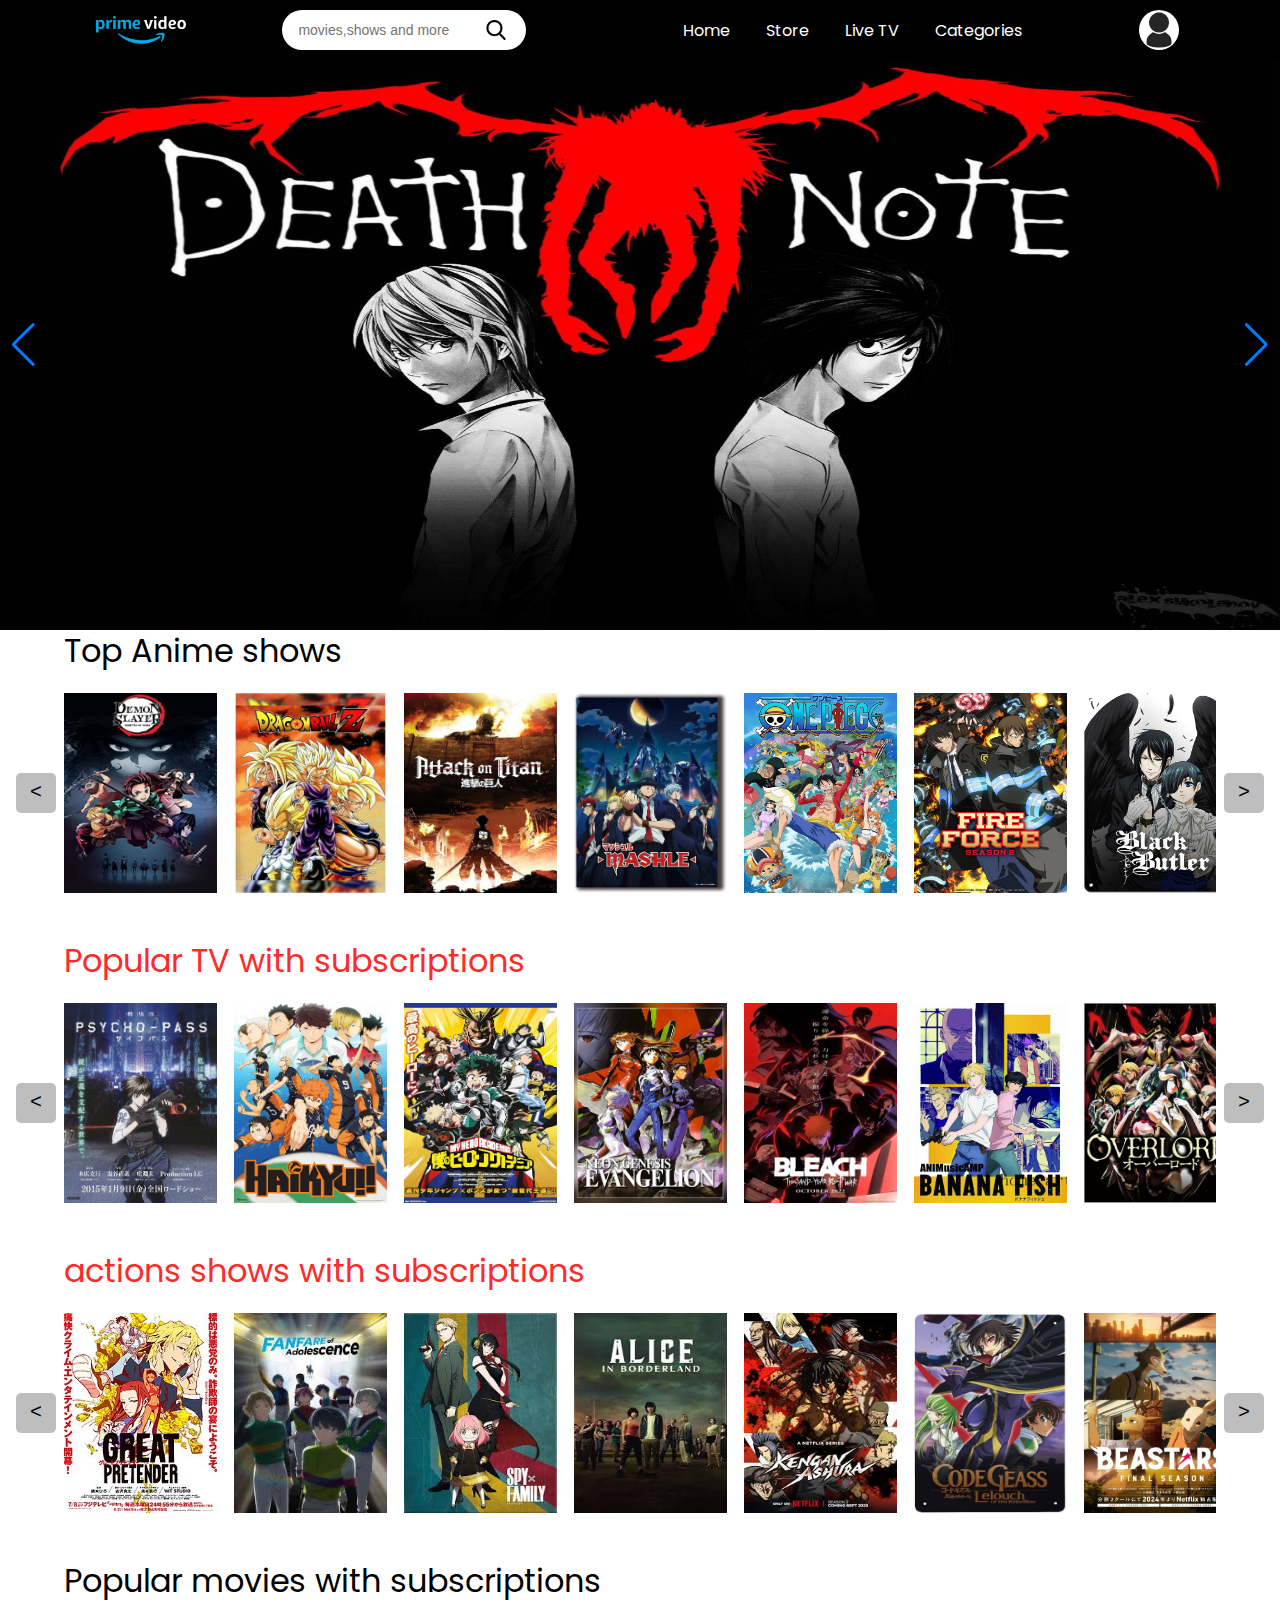
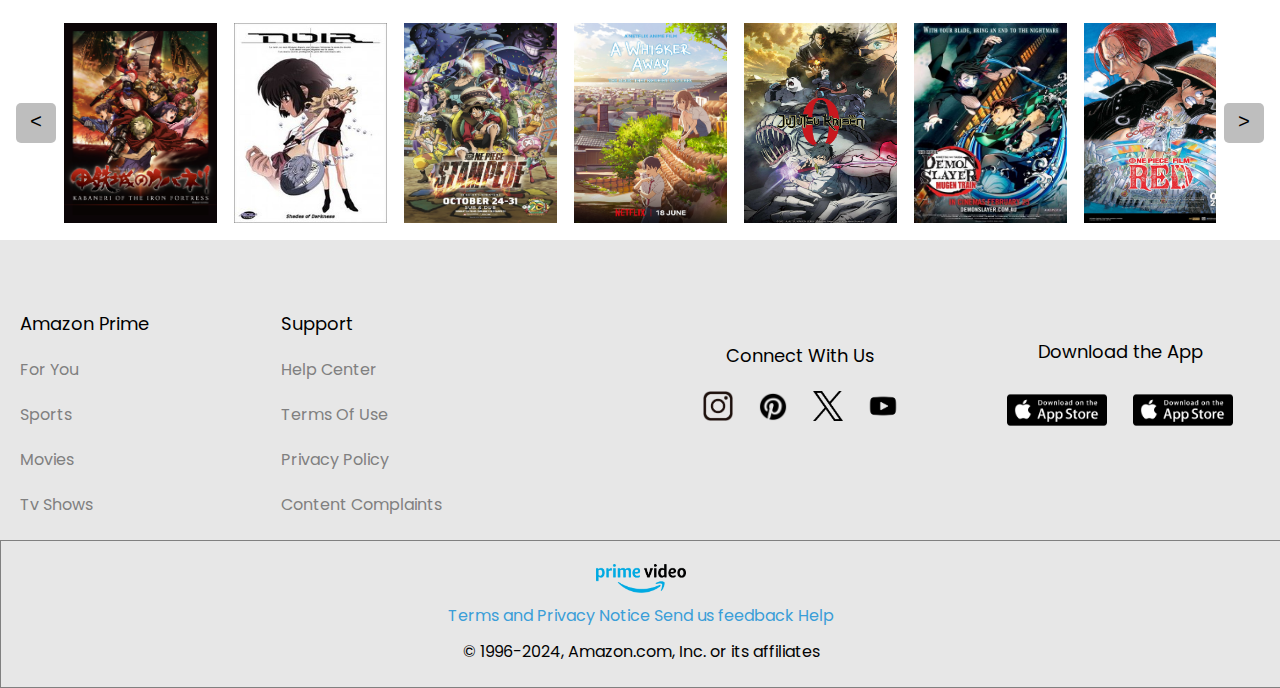
==== commit 24394214: "Add files via upload" ====
--- a/Anime.html
+++ b/Anime.html
@@ -22,7 +22,7 @@
         
     <header>
         
-        <div class="logo"><img src="Images/logo.png"></div>
+        <div class="logo"><img src="images/logo.png"></div>
         <div class="leftdiv">
             <div class="row">
                 <input id="input" type="text" placeholder="movies,shows and more">
@@ -119,7 +119,7 @@
               </div>  
             
               <div class="menu-items">
-                <div class="logo"><img src="Images/logo.png"></div>
+                <div class="logo"><img src="images/logo.png"></div>
                 <li><a href="Home.html">Home</a></li>
                 <li><a href="Movies.html">Movies</a></li>
                 <li><a href="TV Shows.html">TV Shows</a></li>
@@ -134,10 +134,10 @@
 <div class="main1">
     <div class="swiper mySwiper">
         <div class="swiper-wrapper">
-          <div class="swiper-slide"><img src="Images/218.jpg"></div>
-          <div class="swiper-slide"><img src="Images/219.jpg"></div>
-          <div class="swiper-slide"><img src="Images/220.jpg"></div>
-          <div class="swiper-slide"><img src="Images/221.jpg"></div>
+          <div class="swiper-slide"><img src="images/218.jpg"></div>
+          <div class="swiper-slide"><img src="images/219.jpg"></div>
+          <div class="swiper-slide"><img src="images/220.jpg"></div>
+          <div class="swiper-slide"><img src="images/221.jpg"></div>
         </div>
         <div class="swiper-button-next"></div>
         <div class="swiper-button-prev"></div>
@@ -157,17 +157,17 @@
         <div class="action1">
             <div id="backbtn1"><</div>
             <div class="actionslide">
-                <div class="image2"><img src="Images/222.jpg"></div>
-                <div class="image2"><img src="Images/223.jpg"></div>
-                <div class="image2"><img src="Images/224.jpg"></div>
-                <div class="image2"><img src="Images/225.jpg"></div>
-                <div class="image2"><img src="Images/226.jpg"></div>
-                <div class="image2"><img src="Images/227.jpg"></div>
-                <div class="image2"><img src="Images/228.jpg"></div>
-                <div class="image2"><img src="Images/229.jpg"></div>
-                <div class="image2"><img src="Images/230.jpeg"></div>
-                <div class="image2"><img src="Images/231.jpeg"></div>
-                <div class="image2"><img src="Images/232.jpeg"></div>
+                <div class="image2"><img src="images/222.jpg"></div>
+                <div class="image2"><img src="images/223.jpg"></div>
+                <div class="image2"><img src="images/224.jpg"></div>
+                <div class="image2"><img src="images/225.jpg"></div>
+                <div class="image2"><img src="images/226.jpg"></div>
+                <div class="image2"><img src="images/227.jpg"></div>
+                <div class="image2"><img src="images/228.jpg"></div>
+                <div class="image2"><img src="images/229.jpg"></div>
+                <div class="image2"><img src="images/230.jpeg"></div>
+                <div class="image2"><img src="images/231.jpeg"></div>
+                <div class="image2"><img src="images/232.jpeg"></div>
             </div>
             <div id="nextbtn1">></div>
         </div>
@@ -179,18 +179,18 @@
             <div class="thriller1">
                 <div id="backbtn2"><</div>
                 <div class="thrillerslide">
-                    <div class="image3"><img src="Images/233.jpg">
-                    </div>
-                    <div class="image3"><img src="Images/234.jpg"></div>
-                    <div class="image3"><img src="Images/235.jpg"></div>
-                    <div class="image3"><img src="Images/236.jpg"></div>
-                    <div class="image3"><img src="Images/239.jpg"></div>
-                    <div class="image3"><img src="Images/240.jpg"></div>
-                    <div class="image3"><img src="Images/241.jpg"></div>
-                    <div class="image3"><img src="Images/242.jpg"></div>
-                    <div class="image3"><img src="Images/243.jpg"></div>
-                    <div class="image3"><img src="Images/244.jpeg"></div>
-                    <div class="image3"><img src="Images/245.jpeg"></div>
+                    <div class="image3"><img src="images/233.jpg">
+                    </div>
+                    <div class="image3"><img src="images/234.jpg"></div>
+                    <div class="image3"><img src="images/235.jpg"></div>
+                    <div class="image3"><img src="images/236.jpg"></div>
+                    <div class="image3"><img src="images/239.jpg"></div>
+                    <div class="image3"><img src="images/240.jpg"></div>
+                    <div class="image3"><img src="images/241.jpg"></div>
+                    <div class="image3"><img src="images/242.jpg"></div>
+                    <div class="image3"><img src="images/243.jpg"></div>
+                    <div class="image3"><img src="images/244.jpeg"></div>
+                    <div class="image3"><img src="images/245.jpeg"></div>
                 </div>
                 <div id="nextbtn2">></div>
             </div>
@@ -202,16 +202,16 @@
         <div class="thriller1">
             
             <div class="thrillerslide">
-                <div class="image3"><img src="Images/20.jpg"></div>
-                <div class="image3"><img src="Images/21.jpg"></div>
-                <div class="image3"><img src="Images/22.jpg"></div>
-                <div class="image3"><img src="Images/23.jpg"></div>
-                <div class="image3"><img src="Images/23.jpg"></div>
-                <div class="image3"><img src="Images/23.jpg"></div>
-                <div class="image3"><img src="Images/23.jpg"></div>
-                <div class="image3"><img src="Images/23.jpg"></div>
-                <div class="image3"><img src="Images/23.jpg"></div>
-                <div class="image3"><img src="Images/23.jpg"></div>
+                <div class="image3"><img src="images/20.jpg"></div>
+                <div class="image3"><img src="images/21.jpg"></div>
+                <div class="image3"><img src="images/22.jpg"></div>
+                <div class="image3"><img src="images/23.jpg"></div>
+                <div class="image3"><img src="images/23.jpg"></div>
+                <div class="image3"><img src="images/23.jpg"></div>
+                <div class="image3"><img src="images/23.jpg"></div>
+                <div class="image3"><img src="images/23.jpg"></div>
+                <div class="image3"><img src="images/23.jpg"></div>
+                <div class="image3"><img src="images/23.jpg"></div>
             </div>
             </div>
         <div id="nextbtn2">></div>
@@ -223,18 +223,18 @@
             <div class="comedy1">
                 <div id="backbtn3"><</div>
                 <div class="comedyslide">
-                    <div class="image4"><img src="Images/243.jpg">
-                    </div>
-                    <div class="image4"><img src="Images/244.jpeg"></div>
-                    <div class="image4"><img src="Images/245.jpeg"></div>
-                    <div class="image4"><img src="Images/246.jpeg"></div>
-                    <div class="image4"><img src="Images/247.jpeg"></div>
-                    <div class="image4"><img src="Images/248.jpg"></div>
-                    <div class="image4"><img src="Images/249.jpeg"></div>
-                    <div class="image4"><img src="Images/250.jpg"></div>
-                    <div class="image4"><img src="Images/251.jpg"></div>
-                    <div class="image4"><img src="Images/252.jpg"></div>
-                    <div class="image4"><img src="Images/253.jpg"></div>
+                    <div class="image4"><img src="images/243.jpg">
+                    </div>
+                    <div class="image4"><img src="images/244.jpeg"></div>
+                    <div class="image4"><img src="images/245.jpeg"></div>
+                    <div class="image4"><img src="images/246.jpeg"></div>
+                    <div class="image4"><img src="images/247.jpeg"></div>
+                    <div class="image4"><img src="images/248.jpg"></div>
+                    <div class="image4"><img src="images/249.jpeg"></div>
+                    <div class="image4"><img src="images/250.jpg"></div>
+                    <div class="image4"><img src="images/251.jpg"></div>
+                    <div class="image4"><img src="images/252.jpg"></div>
+                    <div class="image4"><img src="images/253.jpg"></div>
                 </div>
                 <div id="nextbtn3">></div>
             </div>
@@ -248,18 +248,18 @@
                 <div class="sci-fic1">
                     <div id="backbtn4"><</div>
                     <div class="sci-ficslide">
-                        <div class="image5"><img src="Images/254.jpg">
+                        <div class="image5"><img src="images/254.jpg">
                         </div>
-                        <div class="image5"><img src="Images/255.jpg"></div>
-                        <div class="image5"><img src="Images/256.jpg"></div>
-                        <div class="image5"><img src="Images/257.jpg"></div>
-                        <div class="image5"><img src="Images/258.jpg"></div>
-                        <div class="image5"><img src="Images/259.jpg"></div>
-                        <div class="image5"><img src="Images/260.jpg"></div>
-                        <div class="image5"><img src="Images/261.jpg"></div>
-                        <div class="image5"><img src="Images/262.jpg"></div>
-                        <div class="image5"><img src="Images/263.jpg"></div>
-                        <div class="image5"><img src="Images/264.jpg"></div>
+                        <div class="image5"><img src="images/255.jpg"></div>
+                        <div class="image5"><img src="images/256.jpg"></div>
+                        <div class="image5"><img src="images/257.jpg"></div>
+                        <div class="image5"><img src="images/258.jpg"></div>
+                        <div class="image5"><img src="images/259.jpg"></div>
+                        <div class="image5"><img src="images/260.jpg"></div>
+                        <div class="image5"><img src="images/261.jpg"></div>
+                        <div class="image5"><img src="images/262.jpg"></div>
+                        <div class="image5"><img src="images/263.jpg"></div>
+                        <div class="image5"><img src="images/264.jpg"></div>
                     </div>
                     <div id="nextbtn4">></div>
                 </div>
@@ -342,7 +342,7 @@
 
     <div class="footerend">
         <div class="innerfooterend">
-            <div class="footerlogo"><img src="Images/logo1.png"></div>
+            <div class="footerlogo"><img src="images/logo1.png"></div>
             <div class="innerfooter">Terms and Privacy Notice Send us feedback Help</div>
             <div>© 1996-2024, Amazon.com, Inc. or its affiliates</div>
         </div>
